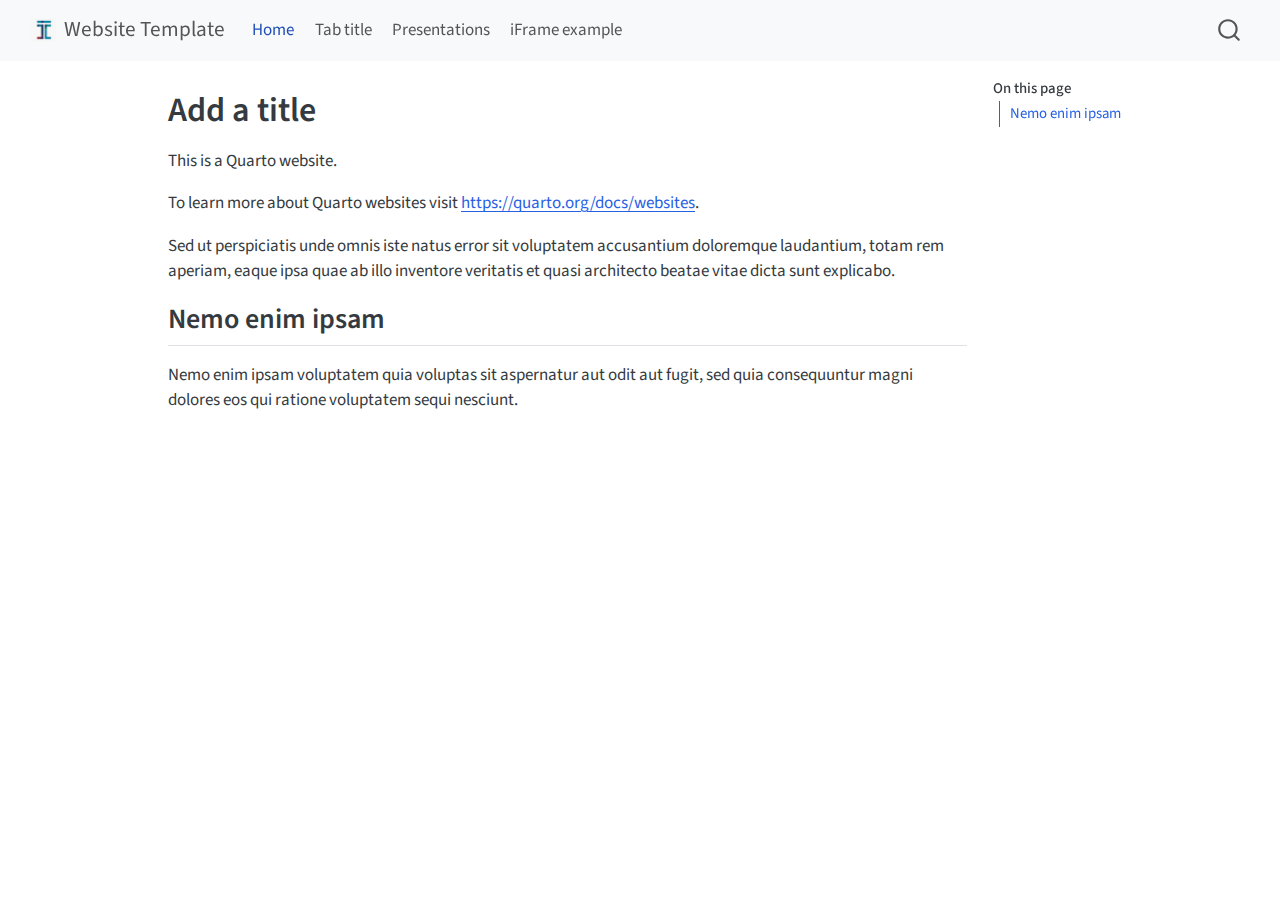
==== docs/index.html @ d3158a3a "Initial commit" ====
<!DOCTYPE html>
<html xmlns="http://www.w3.org/1999/xhtml" lang="en" xml:lang="en"><head>

<meta charset="utf-8">
<meta name="generator" content="quarto-1.6.40">

<meta name="viewport" content="width=device-width, initial-scale=1.0, user-scalable=yes">


<title>Add a title – Website Template</title>
<style>
code{white-space: pre-wrap;}
span.smallcaps{font-variant: small-caps;}
div.columns{display: flex; gap: min(4vw, 1.5em);}
div.column{flex: auto; overflow-x: auto;}
div.hanging-indent{margin-left: 1.5em; text-indent: -1.5em;}
ul.task-list{list-style: none;}
ul.task-list li input[type="checkbox"] {
  width: 0.8em;
  margin: 0 0.8em 0.2em -1em; /* quarto-specific, see https://github.com/quarto-dev/quarto-cli/issues/4556 */ 
  vertical-align: middle;
}
</style>


<script src="site_libs/quarto-nav/quarto-nav.js"></script>
<script src="site_libs/quarto-nav/headroom.min.js"></script>
<script src="site_libs/clipboard/clipboard.min.js"></script>
<script src="site_libs/quarto-search/autocomplete.umd.js"></script>
<script src="site_libs/quarto-search/fuse.min.js"></script>
<script src="site_libs/quarto-search/quarto-search.js"></script>
<meta name="quarto:offset" content="./">
<script src="site_libs/quarto-html/quarto.js"></script>
<script src="site_libs/quarto-html/popper.min.js"></script>
<script src="site_libs/quarto-html/tippy.umd.min.js"></script>
<script src="site_libs/quarto-html/anchor.min.js"></script>
<link href="site_libs/quarto-html/tippy.css" rel="stylesheet">
<link href="site_libs/quarto-html/quarto-syntax-highlighting-549806ee2085284f45b00abea8c6df48.css" rel="stylesheet" id="quarto-text-highlighting-styles">
<script src="site_libs/bootstrap/bootstrap.min.js"></script>
<link href="site_libs/bootstrap/bootstrap-icons.css" rel="stylesheet">
<link href="site_libs/bootstrap/bootstrap-feeb43fe651c6cc22317863f07b2a8bb.min.css" rel="stylesheet" append-hash="true" id="quarto-bootstrap" data-mode="light">
<script id="quarto-search-options" type="application/json">{
  "location": "navbar",
  "copy-button": false,
  "collapse-after": 3,
  "panel-placement": "end",
  "type": "overlay",
  "limit": 50,
  "keyboard-shortcut": [
    "f",
    "/",
    "s"
  ],
  "show-item-context": false,
  "language": {
    "search-no-results-text": "No results",
    "search-matching-documents-text": "matching documents",
    "search-copy-link-title": "Copy link to search",
    "search-hide-matches-text": "Hide additional matches",
    "search-more-match-text": "more match in this document",
    "search-more-matches-text": "more matches in this document",
    "search-clear-button-title": "Clear",
    "search-text-placeholder": "",
    "search-detached-cancel-button-title": "Cancel",
    "search-submit-button-title": "Submit",
    "search-label": "Search"
  }
}</script>


<link rel="stylesheet" href="styles.css">
</head>

<body class="nav-fixed">

<div id="quarto-search-results"></div>
  <header id="quarto-header" class="headroom fixed-top">
    <nav class="navbar navbar-expand-lg " data-bs-theme="dark">
      <div class="navbar-container container-fluid">
      <div class="navbar-brand-container mx-auto">
    <a href="./index.html" class="navbar-brand navbar-brand-logo">
    <img src="./images/logo_tepak.png" alt="" class="navbar-logo">
    </a>
    <a class="navbar-brand" href="./index.html">
    <span class="navbar-title">Website Template</span>
    </a>
  </div>
            <div id="quarto-search" class="" title="Search"></div>
          <button class="navbar-toggler" type="button" data-bs-toggle="collapse" data-bs-target="#navbarCollapse" aria-controls="navbarCollapse" role="menu" aria-expanded="false" aria-label="Toggle navigation" onclick="if (window.quartoToggleHeadroom) { window.quartoToggleHeadroom(); }">
  <span class="navbar-toggler-icon"></span>
</button>
          <div class="collapse navbar-collapse" id="navbarCollapse">
            <ul class="navbar-nav navbar-nav-scroll me-auto">
  <li class="nav-item">
    <a class="nav-link active" href="./index.html" aria-current="page"> 
<span class="menu-text">Home</span></a>
  </li>  
  <li class="nav-item">
    <a class="nav-link" href="./tab-one/tab-one-index.html"> 
<span class="menu-text">Tab title</span></a>
  </li>  
  <li class="nav-item">
    <a class="nav-link" href="./tab-presentation/presentation-index.html"> 
<span class="menu-text">Presentations</span></a>
  </li>  
  <li class="nav-item">
    <a class="nav-link" href="./tab-iframe/iframe-index.html"> 
<span class="menu-text">iFrame example</span></a>
  </li>  
</ul>
          </div> <!-- /navcollapse -->
            <div class="quarto-navbar-tools">
</div>
      </div> <!-- /container-fluid -->
    </nav>
</header>
<!-- content -->
<div id="quarto-content" class="quarto-container page-columns page-rows-contents page-layout-article page-navbar">
<!-- sidebar -->
<!-- margin-sidebar -->
    <div id="quarto-margin-sidebar" class="sidebar margin-sidebar">
        <nav id="TOC" role="doc-toc" class="toc-active">
    <h2 id="toc-title">On this page</h2>
   
  <ul>
  <li><a href="#nemo-enim-ipsam" id="toc-nemo-enim-ipsam" class="nav-link active" data-scroll-target="#nemo-enim-ipsam">Nemo enim ipsam</a></li>
  </ul>
</nav>
    </div>
<!-- main -->
<main class="content" id="quarto-document-content">

<header id="title-block-header" class="quarto-title-block default">
<div class="quarto-title">
<h1 class="title">Add a title</h1>
</div>



<div class="quarto-title-meta">

    
  
    
  </div>
  


</header>


<p>This is a Quarto website.</p>
<p>To learn more about Quarto websites visit <a href="https://quarto.org/docs/websites" class="uri">https://quarto.org/docs/websites</a>.</p>
<p>Sed ut perspiciatis unde omnis iste natus error sit voluptatem accusantium doloremque laudantium, totam rem aperiam, eaque ipsa quae ab illo inventore veritatis et quasi architecto beatae vitae dicta sunt explicabo.</p>
<section id="nemo-enim-ipsam" class="level2">
<h2 class="anchored" data-anchor-id="nemo-enim-ipsam">Nemo enim ipsam</h2>
<p>Nemo enim ipsam voluptatem quia voluptas sit aspernatur aut odit aut fugit, sed quia consequuntur magni dolores eos qui ratione voluptatem sequi nesciunt.</p>


</section>

</main> <!-- /main -->
<script id="quarto-html-after-body" type="application/javascript">
window.document.addEventListener("DOMContentLoaded", function (event) {
  const toggleBodyColorMode = (bsSheetEl) => {
    const mode = bsSheetEl.getAttribute("data-mode");
    const bodyEl = window.document.querySelector("body");
    if (mode === "dark") {
      bodyEl.classList.add("quarto-dark");
      bodyEl.classList.remove("quarto-light");
    } else {
      bodyEl.classList.add("quarto-light");
      bodyEl.classList.remove("quarto-dark");
    }
  }
  const toggleBodyColorPrimary = () => {
    const bsSheetEl = window.document.querySelector("link#quarto-bootstrap");
    if (bsSheetEl) {
      toggleBodyColorMode(bsSheetEl);
    }
  }
  toggleBodyColorPrimary();  
  const icon = "";
  const anchorJS = new window.AnchorJS();
  anchorJS.options = {
    placement: 'right',
    icon: icon
  };
  anchorJS.add('.anchored');
  const isCodeAnnotation = (el) => {
    for (const clz of el.classList) {
      if (clz.startsWith('code-annotation-')) {                     
        return true;
      }
    }
    return false;
  }
  const onCopySuccess = function(e) {
    // button target
    const button = e.trigger;
    // don't keep focus
    button.blur();
    // flash "checked"
    button.classList.add('code-copy-button-checked');
    var currentTitle = button.getAttribute("title");
    button.setAttribute("title", "Copied!");
    let tooltip;
    if (window.bootstrap) {
      button.setAttribute("data-bs-toggle", "tooltip");
      button.setAttribute("data-bs-placement", "left");
      button.setAttribute("data-bs-title", "Copied!");
      tooltip = new bootstrap.Tooltip(button, 
        { trigger: "manual", 
          customClass: "code-copy-button-tooltip",
          offset: [0, -8]});
      tooltip.show();    
    }
    setTimeout(function() {
      if (tooltip) {
        tooltip.hide();
        button.removeAttribute("data-bs-title");
        button.removeAttribute("data-bs-toggle");
        button.removeAttribute("data-bs-placement");
      }
      button.setAttribute("title", currentTitle);
      button.classList.remove('code-copy-button-checked');
    }, 1000);
    // clear code selection
    e.clearSelection();
  }
  const getTextToCopy = function(trigger) {
      const codeEl = trigger.previousElementSibling.cloneNode(true);
      for (const childEl of codeEl.children) {
        if (isCodeAnnotation(childEl)) {
          childEl.remove();
        }
      }
      return codeEl.innerText;
  }
  const clipboard = new window.ClipboardJS('.code-copy-button:not([data-in-quarto-modal])', {
    text: getTextToCopy
  });
  clipboard.on('success', onCopySuccess);
  if (window.document.getElementById('quarto-embedded-source-code-modal')) {
    const clipboardModal = new window.ClipboardJS('.code-copy-button[data-in-quarto-modal]', {
      text: getTextToCopy,
      container: window.document.getElementById('quarto-embedded-source-code-modal')
    });
    clipboardModal.on('success', onCopySuccess);
  }
    var localhostRegex = new RegExp(/^(?:http|https):\/\/localhost\:?[0-9]*\//);
    var mailtoRegex = new RegExp(/^mailto:/);
      var filterRegex = new RegExp('/' + window.location.host + '/');
    var isInternal = (href) => {
        return filterRegex.test(href) || localhostRegex.test(href) || mailtoRegex.test(href);
    }
    // Inspect non-navigation links and adorn them if external
 	var links = window.document.querySelectorAll('a[href]:not(.nav-link):not(.navbar-brand):not(.toc-action):not(.sidebar-link):not(.sidebar-item-toggle):not(.pagination-link):not(.no-external):not([aria-hidden]):not(.dropdown-item):not(.quarto-navigation-tool):not(.about-link)');
    for (var i=0; i<links.length; i++) {
      const link = links[i];
      if (!isInternal(link.href)) {
        // undo the damage that might have been done by quarto-nav.js in the case of
        // links that we want to consider external
        if (link.dataset.originalHref !== undefined) {
          link.href = link.dataset.originalHref;
        }
      }
    }
  function tippyHover(el, contentFn, onTriggerFn, onUntriggerFn) {
    const config = {
      allowHTML: true,
      maxWidth: 500,
      delay: 100,
      arrow: false,
      appendTo: function(el) {
          return el.parentElement;
      },
      interactive: true,
      interactiveBorder: 10,
      theme: 'quarto',
      placement: 'bottom-start',
    };
    if (contentFn) {
      config.content = contentFn;
    }
    if (onTriggerFn) {
      config.onTrigger = onTriggerFn;
    }
    if (onUntriggerFn) {
      config.onUntrigger = onUntriggerFn;
    }
    window.tippy(el, config); 
  }
  const noterefs = window.document.querySelectorAll('a[role="doc-noteref"]');
  for (var i=0; i<noterefs.length; i++) {
    const ref = noterefs[i];
    tippyHover(ref, function() {
      // use id or data attribute instead here
      let href = ref.getAttribute('data-footnote-href') || ref.getAttribute('href');
      try { href = new URL(href).hash; } catch {}
      const id = href.replace(/^#\/?/, "");
      const note = window.document.getElementById(id);
      if (note) {
        return note.innerHTML;
      } else {
        return "";
      }
    });
  }
  const xrefs = window.document.querySelectorAll('a.quarto-xref');
  const processXRef = (id, note) => {
    // Strip column container classes
    const stripColumnClz = (el) => {
      el.classList.remove("page-full", "page-columns");
      if (el.children) {
        for (const child of el.children) {
          stripColumnClz(child);
        }
      }
    }
    stripColumnClz(note)
    if (id === null || id.startsWith('sec-')) {
      // Special case sections, only their first couple elements
      const container = document.createElement("div");
      if (note.children && note.children.length > 2) {
        container.appendChild(note.children[0].cloneNode(true));
        for (let i = 1; i < note.children.length; i++) {
          const child = note.children[i];
          if (child.tagName === "P" && child.innerText === "") {
            continue;
          } else {
            container.appendChild(child.cloneNode(true));
            break;
          }
        }
        if (window.Quarto?.typesetMath) {
          window.Quarto.typesetMath(container);
        }
        return container.innerHTML
      } else {
        if (window.Quarto?.typesetMath) {
          window.Quarto.typesetMath(note);
        }
        return note.innerHTML;
      }
    } else {
      // Remove any anchor links if they are present
      const anchorLink = note.querySelector('a.anchorjs-link');
      if (anchorLink) {
        anchorLink.remove();
      }
      if (window.Quarto?.typesetMath) {
        window.Quarto.typesetMath(note);
      }
      if (note.classList.contains("callout")) {
        return note.outerHTML;
      } else {
        return note.innerHTML;
      }
    }
  }
  for (var i=0; i<xrefs.length; i++) {
    const xref = xrefs[i];
    tippyHover(xref, undefined, function(instance) {
      instance.disable();
      let url = xref.getAttribute('href');
      let hash = undefined; 
      if (url.startsWith('#')) {
        hash = url;
      } else {
        try { hash = new URL(url).hash; } catch {}
      }
      if (hash) {
        const id = hash.replace(/^#\/?/, "");
        const note = window.document.getElementById(id);
        if (note !== null) {
          try {
            const html = processXRef(id, note.cloneNode(true));
            instance.setContent(html);
          } finally {
            instance.enable();
            instance.show();
          }
        } else {
          // See if we can fetch this
          fetch(url.split('#')[0])
          .then(res => res.text())
          .then(html => {
            const parser = new DOMParser();
            const htmlDoc = parser.parseFromString(html, "text/html");
            const note = htmlDoc.getElementById(id);
            if (note !== null) {
              const html = processXRef(id, note);
              instance.setContent(html);
            } 
          }).finally(() => {
            instance.enable();
            instance.show();
          });
        }
      } else {
        // See if we can fetch a full url (with no hash to target)
        // This is a special case and we should probably do some content thinning / targeting
        fetch(url)
        .then(res => res.text())
        .then(html => {
          const parser = new DOMParser();
          const htmlDoc = parser.parseFromString(html, "text/html");
          const note = htmlDoc.querySelector('main.content');
          if (note !== null) {
            // This should only happen for chapter cross references
            // (since there is no id in the URL)
            // remove the first header
            if (note.children.length > 0 && note.children[0].tagName === "HEADER") {
              note.children[0].remove();
            }
            const html = processXRef(null, note);
            instance.setContent(html);
          } 
        }).finally(() => {
          instance.enable();
          instance.show();
        });
      }
    }, function(instance) {
    });
  }
      let selectedAnnoteEl;
      const selectorForAnnotation = ( cell, annotation) => {
        let cellAttr = 'data-code-cell="' + cell + '"';
        let lineAttr = 'data-code-annotation="' +  annotation + '"';
        const selector = 'span[' + cellAttr + '][' + lineAttr + ']';
        return selector;
      }
      const selectCodeLines = (annoteEl) => {
        const doc = window.document;
        const targetCell = annoteEl.getAttribute("data-target-cell");
        const targetAnnotation = annoteEl.getAttribute("data-target-annotation");
        const annoteSpan = window.document.querySelector(selectorForAnnotation(targetCell, targetAnnotation));
        const lines = annoteSpan.getAttribute("data-code-lines").split(",");
        const lineIds = lines.map((line) => {
          return targetCell + "-" + line;
        })
        let top = null;
        let height = null;
        let parent = null;
        if (lineIds.length > 0) {
            //compute the position of the single el (top and bottom and make a div)
            const el = window.document.getElementById(lineIds[0]);
            top = el.offsetTop;
            height = el.offsetHeight;
            parent = el.parentElement.parentElement;
          if (lineIds.length > 1) {
            const lastEl = window.document.getElementById(lineIds[lineIds.length - 1]);
            const bottom = lastEl.offsetTop + lastEl.offsetHeight;
            height = bottom - top;
          }
          if (top !== null && height !== null && parent !== null) {
            // cook up a div (if necessary) and position it 
            let div = window.document.getElementById("code-annotation-line-highlight");
            if (div === null) {
              div = window.document.createElement("div");
              div.setAttribute("id", "code-annotation-line-highlight");
              div.style.position = 'absolute';
              parent.appendChild(div);
            }
            div.style.top = top - 2 + "px";
            div.style.height = height + 4 + "px";
            div.style.left = 0;
            let gutterDiv = window.document.getElementById("code-annotation-line-highlight-gutter");
            if (gutterDiv === null) {
              gutterDiv = window.document.createElement("div");
              gutterDiv.setAttribute("id", "code-annotation-line-highlight-gutter");
              gutterDiv.style.position = 'absolute';
              const codeCell = window.document.getElementById(targetCell);
              const gutter = codeCell.querySelector('.code-annotation-gutter');
              gutter.appendChild(gutterDiv);
            }
            gutterDiv.style.top = top - 2 + "px";
            gutterDiv.style.height = height + 4 + "px";
          }
          selectedAnnoteEl = annoteEl;
        }
      };
      const unselectCodeLines = () => {
        const elementsIds = ["code-annotation-line-highlight", "code-annotation-line-highlight-gutter"];
        elementsIds.forEach((elId) => {
          const div = window.document.getElementById(elId);
          if (div) {
            div.remove();
          }
        });
        selectedAnnoteEl = undefined;
      };
        // Handle positioning of the toggle
    window.addEventListener(
      "resize",
      throttle(() => {
        elRect = undefined;
        if (selectedAnnoteEl) {
          selectCodeLines(selectedAnnoteEl);
        }
      }, 10)
    );
    function throttle(fn, ms) {
    let throttle = false;
    let timer;
      return (...args) => {
        if(!throttle) { // first call gets through
            fn.apply(this, args);
            throttle = true;
        } else { // all the others get throttled
            if(timer) clearTimeout(timer); // cancel #2
            timer = setTimeout(() => {
              fn.apply(this, args);
              timer = throttle = false;
            }, ms);
        }
      };
    }
      // Attach click handler to the DT
      const annoteDls = window.document.querySelectorAll('dt[data-target-cell]');
      for (const annoteDlNode of annoteDls) {
        annoteDlNode.addEventListener('click', (event) => {
          const clickedEl = event.target;
          if (clickedEl !== selectedAnnoteEl) {
            unselectCodeLines();
            const activeEl = window.document.querySelector('dt[data-target-cell].code-annotation-active');
            if (activeEl) {
              activeEl.classList.remove('code-annotation-active');
            }
            selectCodeLines(clickedEl);
            clickedEl.classList.add('code-annotation-active');
          } else {
            // Unselect the line
            unselectCodeLines();
            clickedEl.classList.remove('code-annotation-active');
          }
        });
      }
  const findCites = (el) => {
    const parentEl = el.parentElement;
    if (parentEl) {
      const cites = parentEl.dataset.cites;
      if (cites) {
        return {
          el,
          cites: cites.split(' ')
        };
      } else {
        return findCites(el.parentElement)
      }
    } else {
      return undefined;
    }
  };
  var bibliorefs = window.document.querySelectorAll('a[role="doc-biblioref"]');
  for (var i=0; i<bibliorefs.length; i++) {
    const ref = bibliorefs[i];
    const citeInfo = findCites(ref);
    if (citeInfo) {
      tippyHover(citeInfo.el, function() {
        var popup = window.document.createElement('div');
        citeInfo.cites.forEach(function(cite) {
          var citeDiv = window.document.createElement('div');
          citeDiv.classList.add('hanging-indent');
          citeDiv.classList.add('csl-entry');
          var biblioDiv = window.document.getElementById('ref-' + cite);
          if (biblioDiv) {
            citeDiv.innerHTML = biblioDiv.innerHTML;
          }
          popup.appendChild(citeDiv);
        });
        return popup.innerHTML;
      });
    }
  }
});
</script>
</div> <!-- /content -->




</body></html>
---- docs/site_libs/quarto-html/tippy.css ----
.tippy-box[data-animation=fade][data-state=hidden]{opacity:0}[data-tippy-root]{max-width:calc(100vw - 10px)}.tippy-box{position:relative;background-color:#333;color:#fff;border-radius:4px;font-size:14px;line-height:1.4;white-space:normal;outline:0;transition-property:transform,visibility,opacity}.tippy-box[data-placement^=top]>.tippy-arrow{bottom:0}.tippy-box[data-placement^=top]>.tippy-arrow:before{bottom:-7px;left:0;border-width:8px 8px 0;border-top-color:initial;transform-origin:center top}.tippy-box[data-placement^=bottom]>.tippy-arrow{top:0}.tippy-box[data-placement^=bottom]>.tippy-arrow:before{top:-7px;left:0;border-width:0 8px 8px;border-bottom-color:initial;transform-origin:center bottom}.tippy-box[data-placement^=left]>.tippy-arrow{right:0}.tippy-box[data-placement^=left]>.tippy-arrow:before{border-width:8px 0 8px 8px;border-left-color:initial;right:-7px;transform-origin:center left}.tippy-box[data-placement^=right]>.tippy-arrow{left:0}.tippy-box[data-placement^=right]>.tippy-arrow:before{left:-7px;border-width:8px 8px 8px 0;border-right-color:initial;transform-origin:center right}.tippy-box[data-inertia][data-state=visible]{transition-timing-function:cubic-bezier(.54,1.5,.38,1.11)}.tippy-arrow{width:16px;height:16px;color:#333}.tippy-arrow:before{content:"";position:absolute;border-color:transparent;border-style:solid}.tippy-content{position:relative;padding:5px 9px;z-index:1}
---- docs/site_libs/quarto-html/quarto-syntax-highlighting-549806ee2085284f45b00abea8c6df48.css ----
/* quarto syntax highlight colors */
:root {
  --quarto-hl-ot-color: #003B4F;
  --quarto-hl-at-color: #657422;
  --quarto-hl-ss-color: #20794D;
  --quarto-hl-an-color: #5E5E5E;
  --quarto-hl-fu-color: #4758AB;
  --quarto-hl-st-color: #20794D;
  --quarto-hl-cf-color: #003B4F;
  --quarto-hl-op-color: #5E5E5E;
  --quarto-hl-er-color: #AD0000;
  --quarto-hl-bn-color: #AD0000;
  --quarto-hl-al-color: #AD0000;
  --quarto-hl-va-color: #111111;
  --quarto-hl-bu-color: inherit;
  --quarto-hl-ex-color: inherit;
  --quarto-hl-pp-color: #AD0000;
  --quarto-hl-in-color: #5E5E5E;
  --quarto-hl-vs-color: #20794D;
  --quarto-hl-wa-color: #5E5E5E;
  --quarto-hl-do-color: #5E5E5E;
  --quarto-hl-im-color: #00769E;
  --quarto-hl-ch-color: #20794D;
  --quarto-hl-dt-color: #AD0000;
  --quarto-hl-fl-color: #AD0000;
  --quarto-hl-co-color: #5E5E5E;
  --quarto-hl-cv-color: #5E5E5E;
  --quarto-hl-cn-color: #8f5902;
  --quarto-hl-sc-color: #5E5E5E;
  --quarto-hl-dv-color: #AD0000;
  --quarto-hl-kw-color: #003B4F;
}

/* other quarto variables */
:root {
  --quarto-font-monospace: SFMono-Regular, Menlo, Monaco, Consolas, "Liberation Mono", "Courier New", monospace;
}

pre > code.sourceCode > span {
  color: #003B4F;
}

code span {
  color: #003B4F;
}

code.sourceCode > span {
  color: #003B4F;
}

div.sourceCode,
div.sourceCode pre.sourceCode {
  color: #003B4F;
}

code span.ot {
  color: #003B4F;
  font-style: inherit;
}

code span.at {
  color: #657422;
  font-style: inherit;
}

code span.ss {
  color: #20794D;
  font-style: inherit;
}

code span.an {
  color: #5E5E5E;
  font-style: inherit;
}

code span.fu {
  color: #4758AB;
  font-style: inherit;
}

code span.st {
  color: #20794D;
  font-style: inherit;
}

code span.cf {
  color: #003B4F;
  font-weight: bold;
  font-style: inherit;
}

code span.op {
  color: #5E5E5E;
  font-style: inherit;
}

code span.er {
  color: #AD0000;
  font-style: inherit;
}

code span.bn {
  color: #AD0000;
  font-style: inherit;
}

code span.al {
  color: #AD0000;
  font-style: inherit;
}

code span.va {
  color: #111111;
  font-style: inherit;
}

code span.bu {
  font-style: inherit;
}

code span.ex {
  font-style: inherit;
}

code span.pp {
  color: #AD0000;
  font-style: inherit;
}

code span.in {
  color: #5E5E5E;
  font-style: inherit;
}

code span.vs {
  color: #20794D;
  font-style: inherit;
}

code span.wa {
  color: #5E5E5E;
  font-style: italic;
}

code span.do {
  color: #5E5E5E;
  font-style: italic;
}

code span.im {
  color: #00769E;
  font-style: inherit;
}

code span.ch {
  color: #20794D;
  font-style: inherit;
}

code span.dt {
  color: #AD0000;
  font-style: inherit;
}

code span.fl {
  color: #AD0000;
  font-style: inherit;
}

code span.co {
  color: #5E5E5E;
  font-style: inherit;
}

code span.cv {
  color: #5E5E5E;
  font-style: italic;
}

code span.cn {
  color: #8f5902;
  font-style: inherit;
}

code span.sc {
  color: #5E5E5E;
  font-style: inherit;
}

code span.dv {
  color: #AD0000;
  font-style: inherit;
}

code span.kw {
  color: #003B4F;
  font-weight: bold;
  font-style: inherit;
}

.prevent-inlining {
  content: "</";
}

/*# sourceMappingURL=ae99138f4fbc2fb4c9f5e5cd69c22459.css.map */
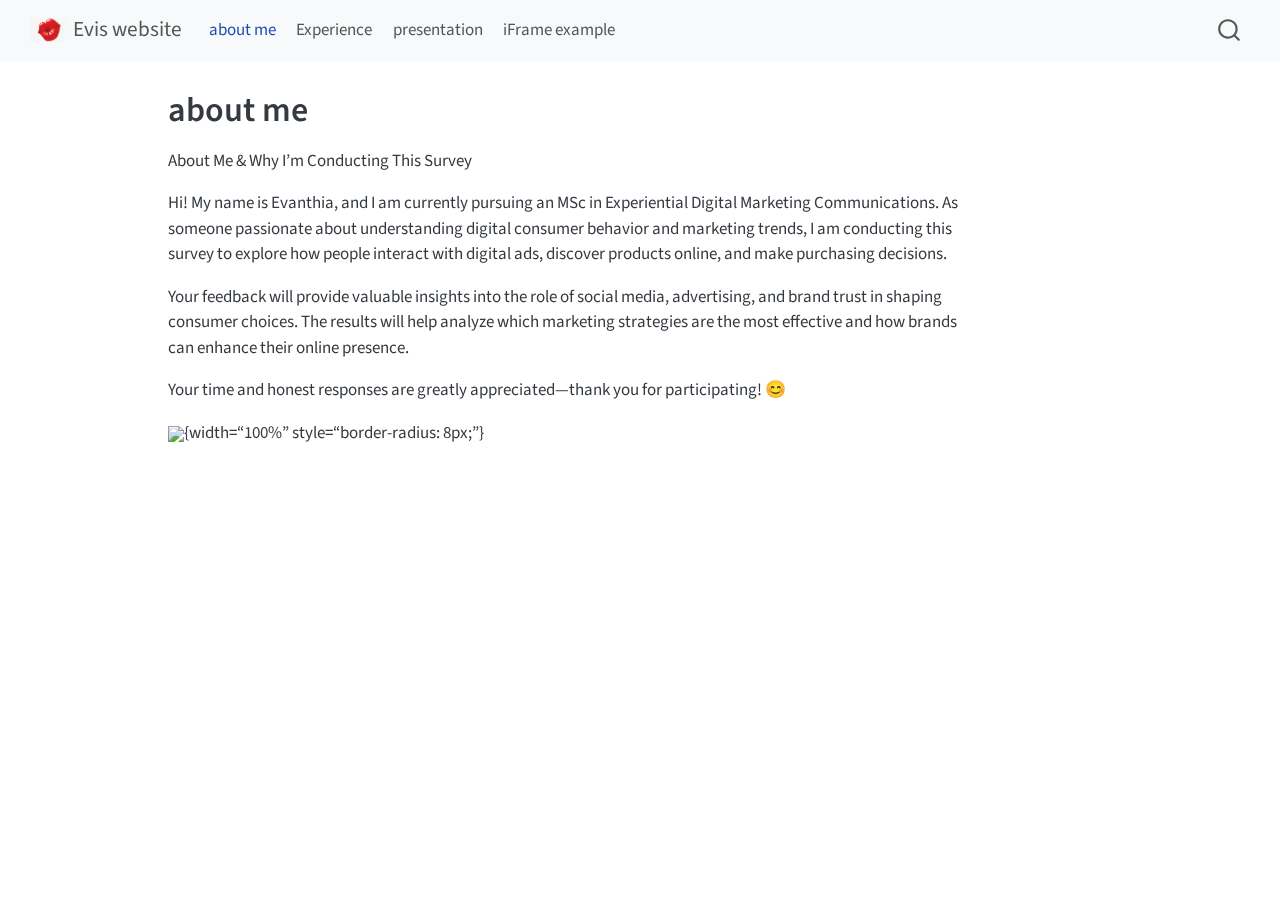
==== commit 0196bad0: "EVIS WEBSITE" ====
--- a/docs/index.html
+++ b/docs/index.html
@@ -7,7 +7,7 @@
 <meta name="viewport" content="width=device-width, initial-scale=1.0, user-scalable=yes">
 
 
-<title>Add a title – Website Template</title>
+<title>about me – Evis website</title>
 <style>
 code{white-space: pre-wrap;}
 span.smallcaps{font-variant: small-caps;}
@@ -38,7 +38,7 @@
 <link href="site_libs/quarto-html/quarto-syntax-highlighting-549806ee2085284f45b00abea8c6df48.css" rel="stylesheet" id="quarto-text-highlighting-styles">
 <script src="site_libs/bootstrap/bootstrap.min.js"></script>
 <link href="site_libs/bootstrap/bootstrap-icons.css" rel="stylesheet">
-<link href="site_libs/bootstrap/bootstrap-feeb43fe651c6cc22317863f07b2a8bb.min.css" rel="stylesheet" append-hash="true" id="quarto-bootstrap" data-mode="light">
+<link href="site_libs/bootstrap/bootstrap-a263e05d4b056e890162460baa634a0f.min.css" rel="stylesheet" append-hash="true" id="quarto-bootstrap" data-mode="light">
 <script id="quarto-search-options" type="application/json">{
   "location": "navbar",
   "copy-button": false,
@@ -79,10 +79,10 @@
       <div class="navbar-container container-fluid">
       <div class="navbar-brand-container mx-auto">
     <a href="./index.html" class="navbar-brand navbar-brand-logo">
-    <img src="./images/logo_tepak.png" alt="" class="navbar-logo">
+    <img src="./images/lips.jpg" alt="" class="navbar-logo">
     </a>
     <a class="navbar-brand" href="./index.html">
-    <span class="navbar-title">Website Template</span>
+    <span class="navbar-title">Evis website</span>
     </a>
   </div>
             <div id="quarto-search" class="" title="Search"></div>
@@ -93,15 +93,15 @@
             <ul class="navbar-nav navbar-nav-scroll me-auto">
   <li class="nav-item">
     <a class="nav-link active" href="./index.html" aria-current="page"> 
-<span class="menu-text">Home</span></a>
+<span class="menu-text">about me</span></a>
   </li>  
   <li class="nav-item">
     <a class="nav-link" href="./tab-one/tab-one-index.html"> 
-<span class="menu-text">Tab title</span></a>
+<span class="menu-text">Experience</span></a>
   </li>  
   <li class="nav-item">
     <a class="nav-link" href="./tab-presentation/presentation-index.html"> 
-<span class="menu-text">Presentations</span></a>
+<span class="menu-text">presentation</span></a>
   </li>  
   <li class="nav-item">
     <a class="nav-link" href="./tab-iframe/iframe-index.html"> 
@@ -118,21 +118,15 @@
 <div id="quarto-content" class="quarto-container page-columns page-rows-contents page-layout-article page-navbar">
 <!-- sidebar -->
 <!-- margin-sidebar -->
-    <div id="quarto-margin-sidebar" class="sidebar margin-sidebar">
-        <nav id="TOC" role="doc-toc" class="toc-active">
-    <h2 id="toc-title">On this page</h2>
-   
-  <ul>
-  <li><a href="#nemo-enim-ipsam" id="toc-nemo-enim-ipsam" class="nav-link active" data-scroll-target="#nemo-enim-ipsam">Nemo enim ipsam</a></li>
-  </ul>
-</nav>
+    <div id="quarto-margin-sidebar" class="sidebar margin-sidebar zindex-bottom">
+        
     </div>
 <!-- main -->
 <main class="content" id="quarto-document-content">
 
 <header id="title-block-header" class="quarto-title-block default">
 <div class="quarto-title">
-<h1 class="title">Add a title</h1>
+<h1 class="title">about me</h1>
 </div>
 
 
@@ -149,15 +143,13 @@
 </header>
 
 
-<p>This is a Quarto website.</p>
-<p>To learn more about Quarto websites visit <a href="https://quarto.org/docs/websites" class="uri">https://quarto.org/docs/websites</a>.</p>
-<p>Sed ut perspiciatis unde omnis iste natus error sit voluptatem accusantium doloremque laudantium, totam rem aperiam, eaque ipsa quae ab illo inventore veritatis et quasi architecto beatae vitae dicta sunt explicabo.</p>
-<section id="nemo-enim-ipsam" class="level2">
-<h2 class="anchored" data-anchor-id="nemo-enim-ipsam">Nemo enim ipsam</h2>
-<p>Nemo enim ipsam voluptatem quia voluptas sit aspernatur aut odit aut fugit, sed quia consequuntur magni dolores eos qui ratione voluptatem sequi nesciunt.</p>
-
-
-</section>
+<p>About Me &amp; Why I’m Conducting This Survey</p>
+<p>Hi! My name is Evanthia, and I am currently pursuing an MSc in Experiential Digital Marketing Communications. As someone passionate about understanding digital consumer behavior and marketing trends, I am conducting this survey to explore how people interact with digital ads, discover products online, and make purchasing decisions.</p>
+<p>Your feedback will provide valuable insights into the role of social media, advertising, and brand trust in shaping consumer choices. The results will help analyze which marketing strategies are the most effective and how brands can enhance their online presence.</p>
+<p>Your time and honest responses are greatly appreciated—thank you for participating! 😊</p>
+<p><img src="images/C:\Users\evimi\Desktop\quarto.jpg" class="img-fluid">{width=“100%” style=“border-radius: 8px;”}</p>
+
+
 
 </main> <!-- /main -->
 <script id="quarto-html-after-body" type="application/javascript">
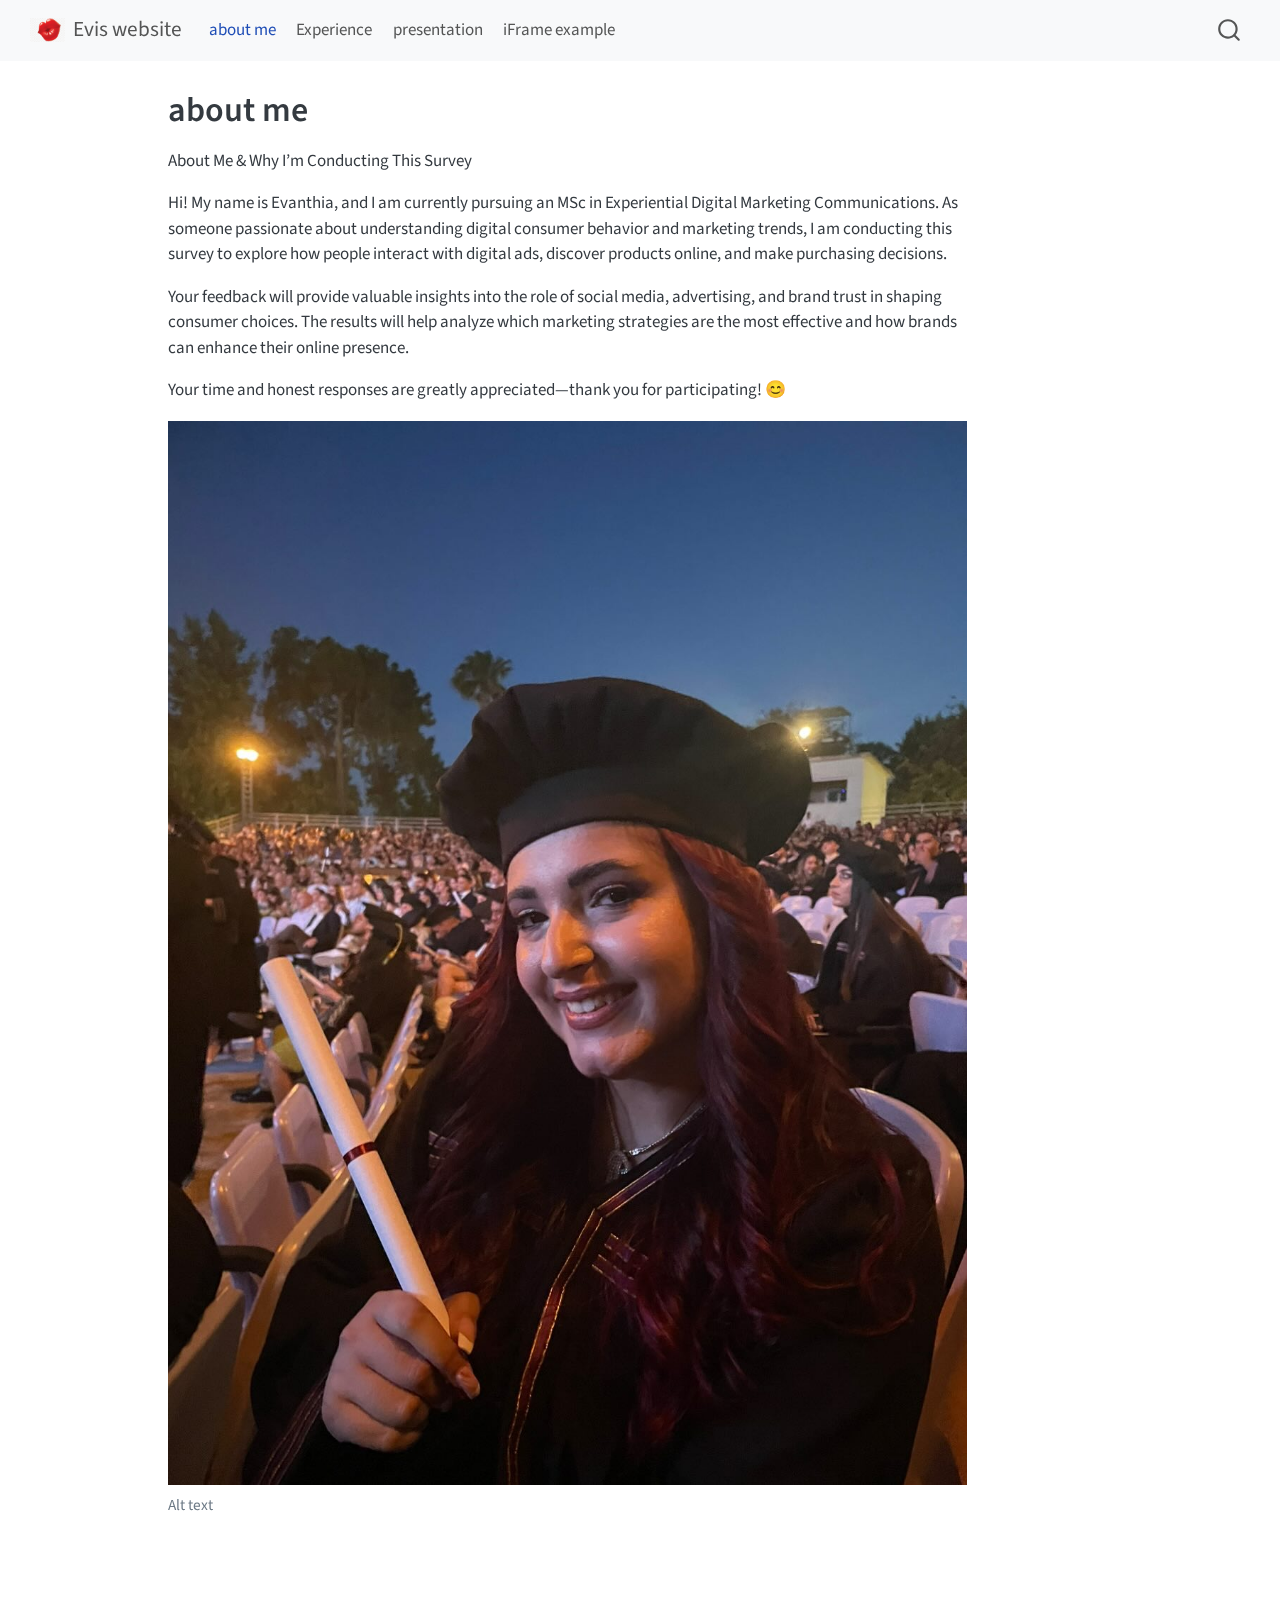
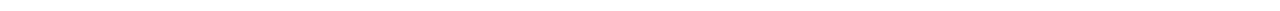
==== commit 3f3cce11: "ate" ====
--- a/docs/index.html
+++ b/docs/index.html
@@ -147,7 +147,12 @@
 <p>Hi! My name is Evanthia, and I am currently pursuing an MSc in Experiential Digital Marketing Communications. As someone passionate about understanding digital consumer behavior and marketing trends, I am conducting this survey to explore how people interact with digital ads, discover products online, and make purchasing decisions.</p>
 <p>Your feedback will provide valuable insights into the role of social media, advertising, and brand trust in shaping consumer choices. The results will help analyze which marketing strategies are the most effective and how brands can enhance their online presence.</p>
 <p>Your time and honest responses are greatly appreciated—thank you for participating! 😊</p>
-<p><img src="images/C:\Users\evimi\Desktop\quarto.jpg" class="img-fluid">{width=“100%” style=“border-radius: 8px;”}</p>
+<div class="quarto-figure quarto-figure-center">
+<figure class="figure">
+<p><img src="images/quarto.jpg" class="img-fluid figure-img"></p>
+<figcaption>Alt text</figcaption>
+</figure>
+</div>
 
 
 
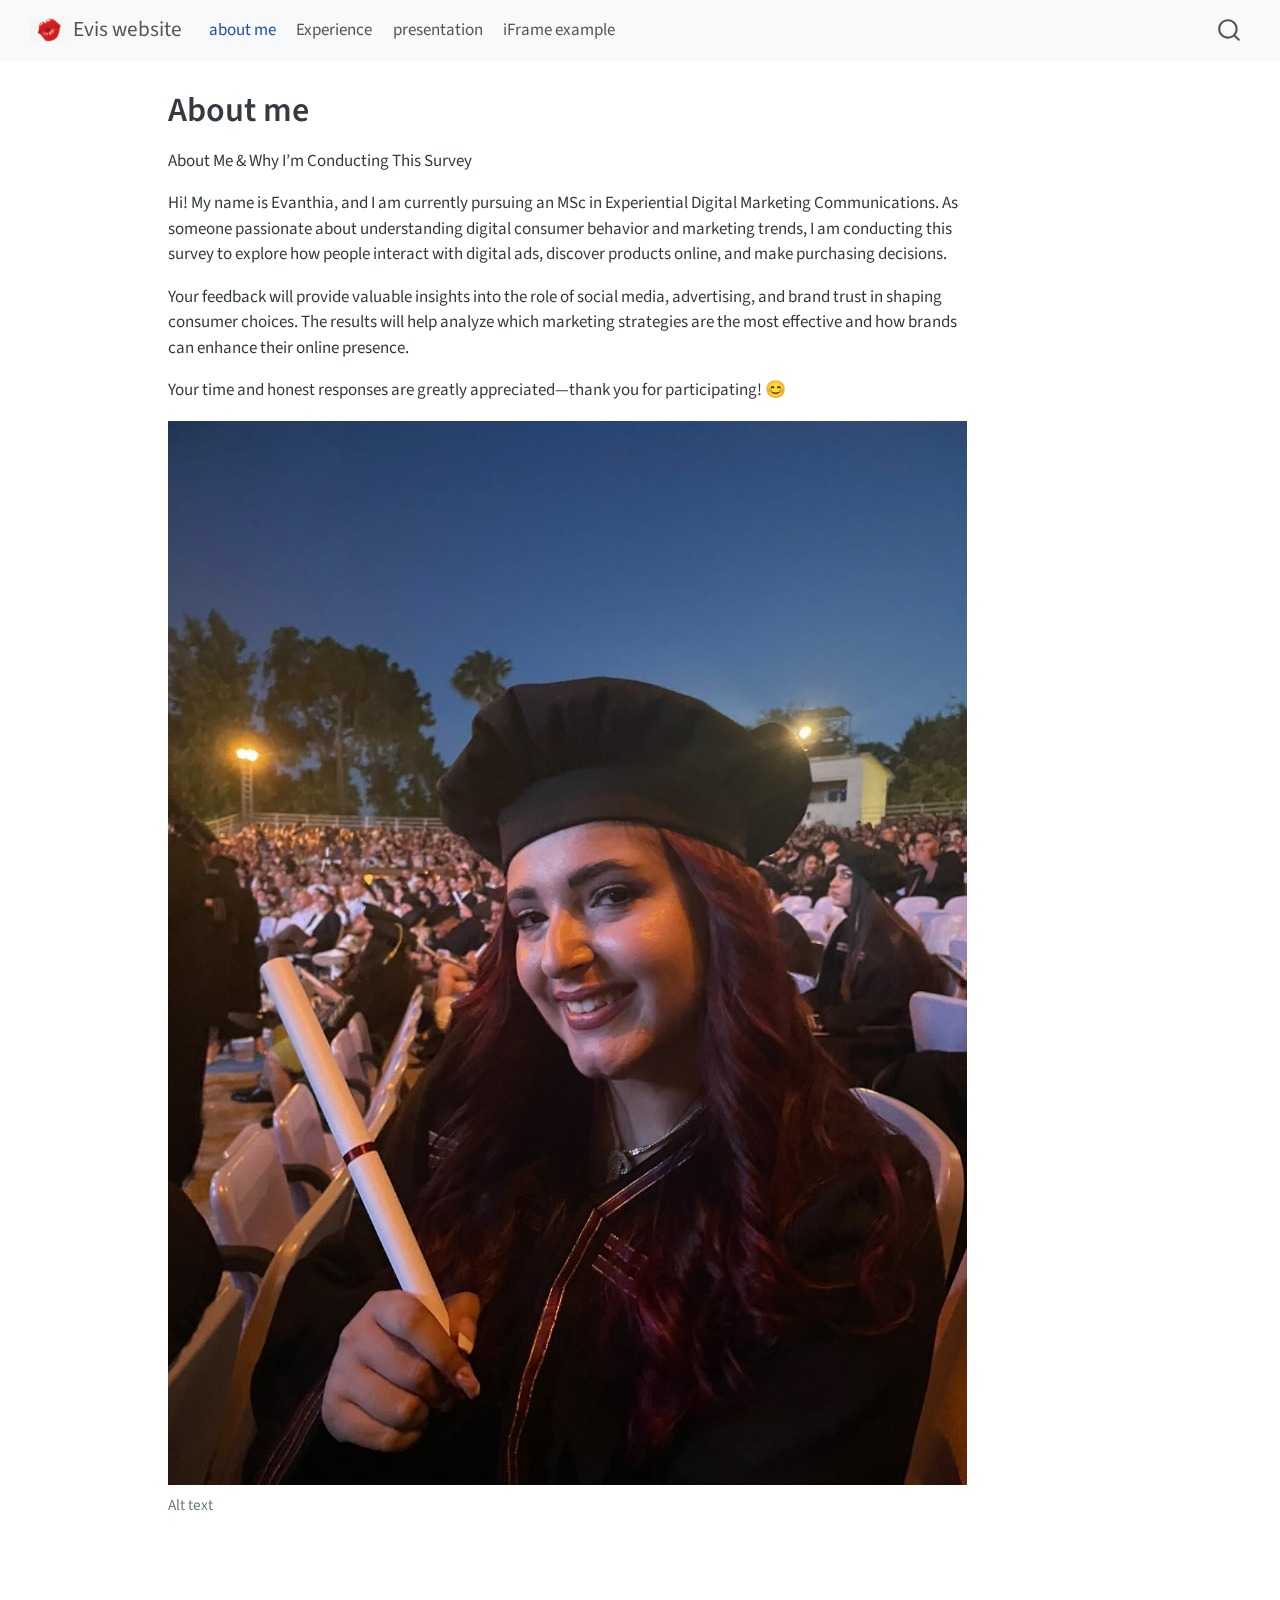
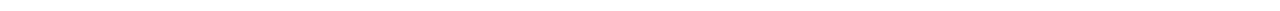
==== commit 1b9a284f: "github" ====
--- a/docs/index.html
+++ b/docs/index.html
@@ -7,7 +7,7 @@
 <meta name="viewport" content="width=device-width, initial-scale=1.0, user-scalable=yes">
 
 
-<title>about me – Evis website</title>
+<title>About me – Evis website</title>
 <style>
 code{white-space: pre-wrap;}
 span.smallcaps{font-variant: small-caps;}
@@ -126,7 +126,7 @@
 
 <header id="title-block-header" class="quarto-title-block default">
 <div class="quarto-title">
-<h1 class="title">about me</h1>
+<h1 class="title">About me</h1>
 </div>
 
 
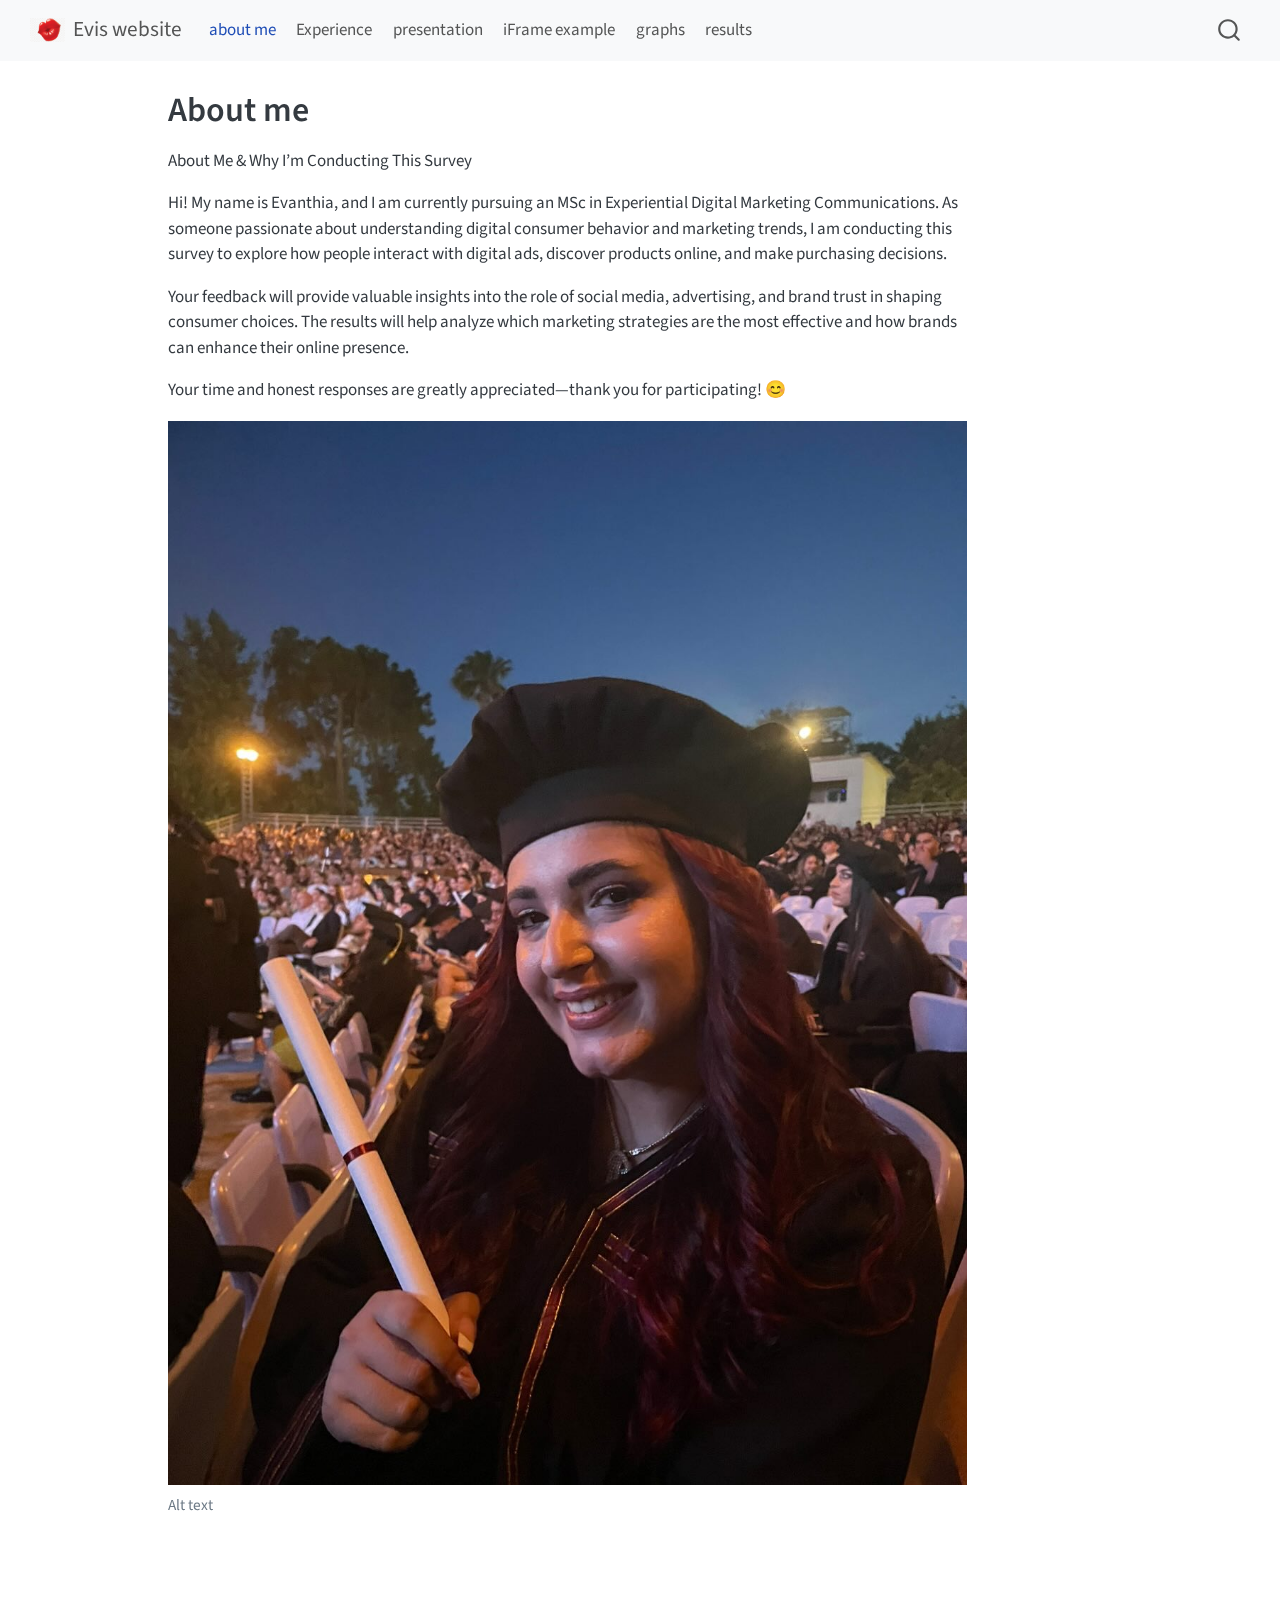
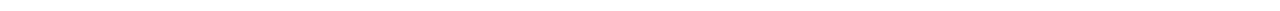
==== commit 4d61a102: "commit" ====
--- a/docs/index.html
+++ b/docs/index.html
@@ -107,6 +107,14 @@
     <a class="nav-link" href="./tab-iframe/iframe-index.html"> 
 <span class="menu-text">iFrame example</span></a>
   </li>  
+  <li class="nav-item">
+    <a class="nav-link" href="./graphs/graph-index.html"> 
+<span class="menu-text">graphs</span></a>
+  </li>  
+  <li class="nav-item">
+    <a class="nav-link" href="./Results/RESULTS.html"> 
+<span class="menu-text">results</span></a>
+  </li>  
 </ul>
           </div> <!-- /navcollapse -->
             <div class="quarto-navbar-tools">
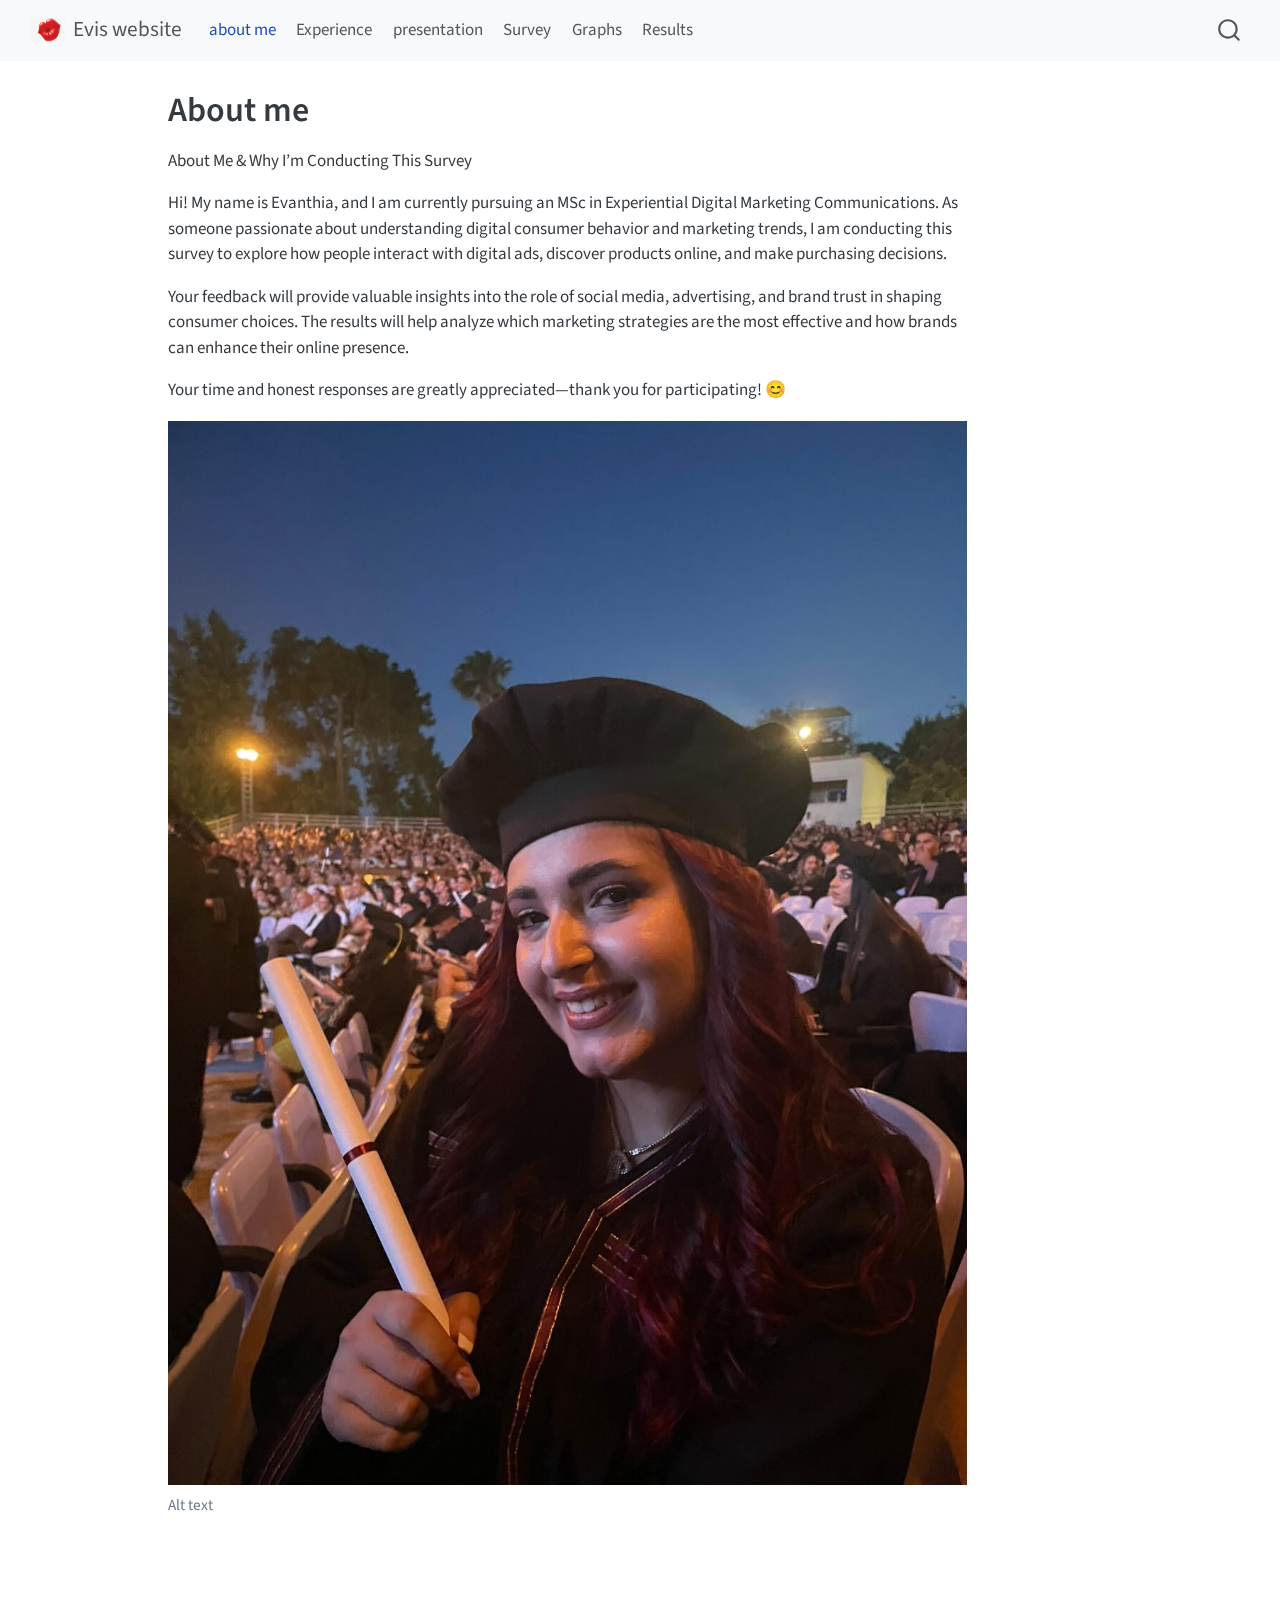
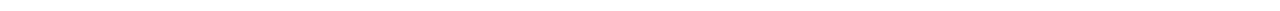
==== commit ea9e3ad6: "last commit" ====
--- a/docs/index.html
+++ b/docs/index.html
@@ -105,15 +105,15 @@
   </li>  
   <li class="nav-item">
     <a class="nav-link" href="./tab-iframe/iframe-index.html"> 
-<span class="menu-text">iFrame example</span></a>
+<span class="menu-text">Survey</span></a>
   </li>  
   <li class="nav-item">
     <a class="nav-link" href="./graphs/graph-index.html"> 
-<span class="menu-text">graphs</span></a>
+<span class="menu-text">Graphs</span></a>
   </li>  
   <li class="nav-item">
     <a class="nav-link" href="./Results/RESULTS.html"> 
-<span class="menu-text">results</span></a>
+<span class="menu-text">Results</span></a>
   </li>  
 </ul>
           </div> <!-- /navcollapse -->
